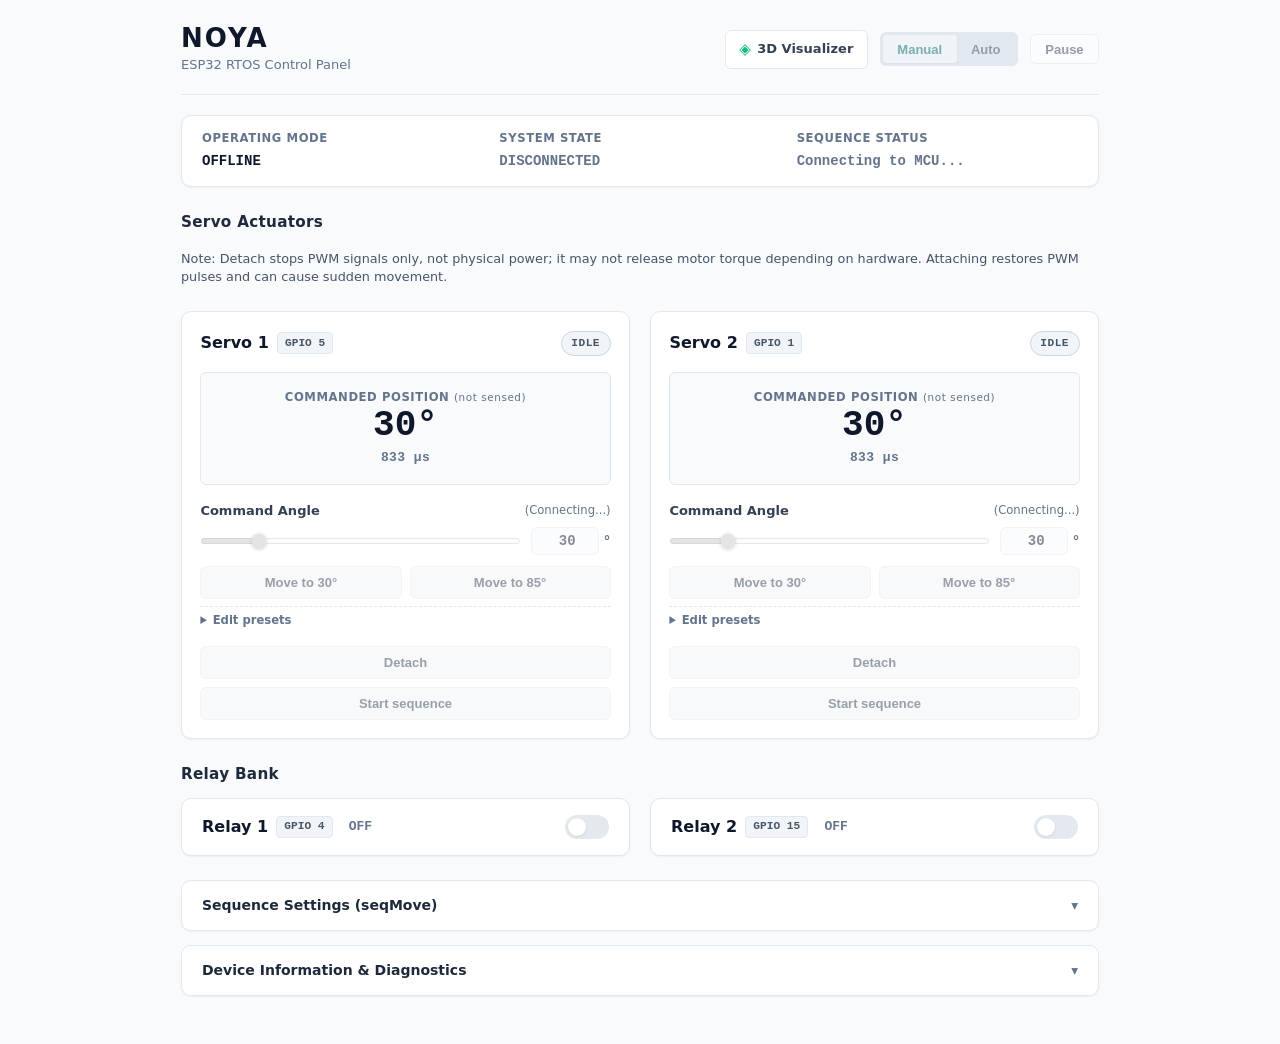
==== index.html @ f2151583 "Add S-curve motion and servo pulse visualization" ====
<!DOCTYPE html>
<html lang="en">
<head>
  <meta charset="UTF-8">
  <meta name="viewport" content="width=device-width, initial-scale=1.0">
  <title>NOYA — Control Panel</title>
  <link rel="stylesheet" href="styles.css">
</head>
<body>
  <div class="app-container">

    <!-- Accessible Global Alert Container -->
    <div id="app-alert" class="app-alert" role="alert" aria-live="assertive" style="display: none;">
      <span id="app-alert-text" class="app-alert-text"></span>
      <button type="button" id="app-alert-dismiss" class="app-alert-dismiss" aria-label="Dismiss message">&times;</button>
    </div>

    <!-- Demo Banner (Shown only for file:// protocol simulation) -->
    <div id="demo-banner" class="demo-banner" role="status" style="display: none;">
      <span class="badge badge-demo">DEMO PREVIEW</span>
      <span class="banner-text">file:// protocol offline simulation — all telemetry and actuation are simulated.</span>
    </div>

    <!-- Header -->
    <header class="app-header">
      <div class="header-brand">
        <h1 class="brand-title">NOYA</h1>
        <p class="brand-subtitle">ESP32 RTOS Control Panel</p>
      </div>

      <div class="header-actions">
        <a id="btn-visualizer-link" href="http://localhost:5174" target="_blank" rel="noopener noreferrer" class="btn-viz" title="Open 3D Kinematics Simulator">
          <span class="viz-icon">&#x25C8;</span> 3D Visualizer
        </a>
        <div class="mode-segmented" role="group" aria-label="Operating Mode">
          <button type="button" id="btn-mode-manual" class="segmented-btn active" aria-pressed="true">Manual</button>
          <button type="button" id="btn-mode-auto" class="segmented-btn" aria-pressed="false">Auto</button>
        </div>
        <button type="button" id="btn-pause-sim" class="btn-pause" aria-pressed="false">Pause</button>
      </div>
    </header>

    <!-- Main Content -->
    <main class="main-layout">

      <!-- Status Bar -->
      <section class="status-strip" aria-label="System status">
        <div class="status-cell">
          <span class="cell-label">Operating Mode</span>
          <span id="stat-mode" class="cell-val">CONNECTING...</span>
        </div>
        <div class="status-cell">
          <span class="cell-label">System State</span>
          <span id="stat-sim" class="cell-val text-muted">INITIALIZING</span>
        </div>
        <div class="status-cell">
          <span class="cell-label">Sequence Status</span>
          <span id="stat-auto-due" class="cell-val text-muted">Connecting to MCU...</span>
        </div>
      </section>

      <!-- Servo Actuators -->
      <section class="section-block" aria-labelledby="servos-title">
        <h2 id="servos-title" class="section-heading">Servo Actuators</h2>
        <p class="section-caveat">Note: Detach stops PWM signals only, not physical power; it may not release motor torque depending on hardware. Attaching restores PWM pulses and can cause sudden movement.</p>
        <div class="servos-grid">

          <!-- Servo 1 Card -->
          <article class="card servo-card" id="card-servo-1">
            <div class="card-head">
              <div class="title-with-pin">
                <h3 class="servo-name">Servo 1</h3>
                <span class="pin-tag">GPIO 5</span>
              </div>
              <div class="servo-status-wrap">
                <span id="servo-1-cycle" class="cycle-pill" style="display: none;">Cycle 1/5</span>
                <span id="servo-1-status" class="status-pill pill-idle">IDLE</span>
              </div>
            </div>

            <div class="angle-display">
              <span class="angle-caption">Commanded Position <span class="caption-hint">(not sensed)</span></span>
              <span id="servo-1-angle" class="angle-num">30°</span>
              <span id="servo-1-pulse" class="pulse-caption">833 µs</span>
            </div>

            <div class="control-row">
              <div class="label-row">
                <label for="servo-1-slider">Command Angle</label>
                <span id="servo-1-manual-badge" class="manual-only-tag">(Connecting...)</span>
              </div>
              <div class="slider-control-group">
                <input type="range" id="servo-1-slider" min="0" max="180" step="1" value="30" disabled>
                <div class="numeric-input-wrap">
                  <label for="servo-1-number" class="sr-only">Servo 1 Angle Input</label>
                  <input type="number" id="servo-1-number" min="0" max="180" step="1" value="30" class="angle-input" aria-describedby="servo-1-error" disabled>
                  <span class="unit-deg" aria-hidden="true">°</span>
                </div>
              </div>
              <div id="servo-1-error" class="servo-error-msg" role="alert" aria-live="polite"></div>

              <div class="preset-group">
                <div class="preset-btn-row">
                  <button type="button" id="servo-1-preset-1" class="btn btn-secondary btn-preset" disabled>Move to 30°</button>
                  <button type="button" id="servo-1-preset-2" class="btn btn-secondary btn-preset" disabled>Move to 85°</button>
                </div>
                <details class="preset-details" id="servo-1-preset-details">
                  <summary class="preset-summary">Edit presets</summary>
                  <div class="preset-edit-row">
                    <div class="preset-field">
                      <label for="servo-1-preset-val-1" class="preset-label">Preset 1 (°)</label>
                      <input type="number" id="servo-1-preset-val-1" min="0" max="180" step="1" value="30" class="angle-input preset-input" aria-describedby="servo-1-preset-1-error" disabled>
                      <div id="servo-1-preset-1-error" class="servo-error-msg" role="alert" aria-live="polite"></div>
                    </div>
                    <div class="preset-field">
                      <label for="servo-1-preset-val-2" class="preset-label">Preset 2 (°)</label>
                      <input type="number" id="servo-1-preset-val-2" min="0" max="180" step="1" value="85" class="angle-input preset-input" aria-describedby="servo-1-preset-2-error" disabled>
                      <div id="servo-1-preset-2-error" class="servo-error-msg" role="alert" aria-live="polite"></div>
                    </div>
                  </div>
                </details>
              </div>
            </div>

            <div class="card-foot">
              <button type="button" id="servo-1-attach" class="btn btn-secondary btn-attach" aria-label="Detach Servo 1" disabled>Detach</button>
              <button type="button" id="servo-1-run" class="btn btn-secondary btn-run" aria-label="Start sequence for Servo 1" disabled>Start sequence</button>
            </div>
          </article>

          <!-- Servo 2 Card -->
          <article class="card servo-card" id="card-servo-2">
            <div class="card-head">
              <div class="title-with-pin">
                <h3 class="servo-name">Servo 2</h3>
                <span class="pin-tag">GPIO 1</span>
              </div>
              <div class="servo-status-wrap">
                <span id="servo-2-cycle" class="cycle-pill" style="display: none;">Cycle 1/5</span>
                <span id="servo-2-status" class="status-pill pill-idle">IDLE</span>
              </div>
            </div>

            <div class="angle-display">
              <span class="angle-caption">Commanded Position <span class="caption-hint">(not sensed)</span></span>
              <span id="servo-2-angle" class="angle-num">30°</span>
              <span id="servo-2-pulse" class="pulse-caption">833 µs</span>
            </div>

            <div class="control-row">
              <div class="label-row">
                <label for="servo-2-slider">Command Angle</label>
                <span id="servo-2-manual-badge" class="manual-only-tag">(Connecting...)</span>
              </div>
              <div class="slider-control-group">
                <input type="range" id="servo-2-slider" min="0" max="180" step="1" value="30" disabled>
                <div class="numeric-input-wrap">
                  <label for="servo-2-number" class="sr-only">Servo 2 Angle Input</label>
                  <input type="number" id="servo-2-number" min="0" max="180" step="1" value="30" class="angle-input" aria-describedby="servo-2-error" disabled>
                  <span class="unit-deg" aria-hidden="true">°</span>
                </div>
              </div>
              <div id="servo-2-error" class="servo-error-msg" role="alert" aria-live="polite"></div>

              <div class="preset-group">
                <div class="preset-btn-row">
                  <button type="button" id="servo-2-preset-1" class="btn btn-secondary btn-preset" disabled>Move to 30°</button>
                  <button type="button" id="servo-2-preset-2" class="btn btn-secondary btn-preset" disabled>Move to 85°</button>
                </div>
                <details class="preset-details" id="servo-2-preset-details">
                  <summary class="preset-summary">Edit presets</summary>
                  <div class="preset-edit-row">
                    <div class="preset-field">
                      <label for="servo-2-preset-val-1" class="preset-label">Preset 1 (°)</label>
                      <input type="number" id="servo-2-preset-val-1" min="0" max="180" step="1" value="30" class="angle-input preset-input" aria-describedby="servo-2-preset-1-error" disabled>
                      <div id="servo-2-preset-1-error" class="servo-error-msg" role="alert" aria-live="polite"></div>
                    </div>
                    <div class="preset-field">
                      <label for="servo-2-preset-val-2" class="preset-label">Preset 2 (°)</label>
                      <input type="number" id="servo-2-preset-val-2" min="0" max="180" step="1" value="85" class="angle-input preset-input" aria-describedby="servo-2-preset-2-error" disabled>
                      <div id="servo-2-preset-2-error" class="servo-error-msg" role="alert" aria-live="polite"></div>
                    </div>
                  </div>
                </details>
              </div>
            </div>

            <div class="card-foot">
              <button type="button" id="servo-2-attach" class="btn btn-secondary btn-attach" aria-label="Detach Servo 2" disabled>Detach</button>
              <button type="button" id="servo-2-run" class="btn btn-secondary btn-run" aria-label="Start sequence for Servo 2" disabled>Start sequence</button>
            </div>
          </article>

        </div>
      </section>

      <!-- Relay Bank -->
      <section class="section-block" aria-labelledby="relays-title">
        <h2 id="relays-title" class="section-heading">Relay Bank</h2>
        <div class="relays-grid">

          <!-- Relay 1 -->
          <div class="card relay-card">
            <div class="relay-meta">
              <div class="title-with-pin">
                <h3 class="relay-name">Relay 1</h3>
                <span class="pin-tag">GPIO 4</span>
              </div>
              <span id="relay-1-text" class="relay-state">OFF</span>
            </div>
            <label class="toggle-switch">
              <input type="checkbox" id="relay-1-toggle" role="switch" aria-checked="false" disabled>
              <span class="toggle-track"></span>
              <span class="sr-only">Toggle Relay 1</span>
            </label>
          </div>

          <!-- Relay 2 -->
          <div class="card relay-card">
            <div class="relay-meta">
              <div class="title-with-pin">
                <h3 class="relay-name">Relay 2</h3>
                <span class="pin-tag">GPIO 15</span>
              </div>
              <span id="relay-2-text" class="relay-state">OFF</span>
            </div>
            <label class="toggle-switch">
              <input type="checkbox" id="relay-2-toggle" role="switch" aria-checked="false" disabled>
              <span class="toggle-track"></span>
              <span class="sr-only">Toggle Relay 2</span>
            </label>
          </div>

        </div>
      </section>

      <!-- Collapsible Settings & Device Info -->
      <div class="details-stack">

        <!-- Sequence Settings -->
        <details class="details-panel" id="details-settings">
          <summary class="details-summary">Sequence Settings (seqMove)</summary>
          <div class="details-body">
            <form id="settings-form" novalidate>
              <div class="fields-grid">
                <div class="field-item">
                  <label for="cfg-open">Open Angle (°)</label>
                  <input type="number" id="cfg-open" min="0" max="180" step="1" value="30" required disabled>
                  <span class="field-hint">Range 0–180°</span>
                </div>
                <div class="field-item">
                  <label for="cfg-close">Close Angle (°)</label>
                  <input type="number" id="cfg-close" min="0" max="180" step="1" value="85" required disabled>
                  <span class="field-hint">Range 0–180° (must differ)</span>
                </div>
                <div class="field-item">
                  <label for="cfg-hold">Hold Delay (ms)</label>
                  <input type="number" id="cfg-hold" min="50" max="5000" step="10" value="200" required disabled>
                  <span class="field-hint">50–5000 ms</span>
                </div>
                <div class="field-item">
                  <label for="cfg-cycles">Cycles / Session</label>
                  <input type="number" id="cfg-cycles" min="1" max="100" step="1" value="5" required disabled>
                  <span class="field-hint">1–100 cycles</span>
                </div>
                <div class="field-item">
                  <label for="cfg-rest">Rest Duration (s)</label>
                  <input type="number" id="cfg-rest" min="0" max="3600" step="0.001" value="10" required disabled>
                  <span class="field-hint">0–3600 s (converts to ms)</span>
                </div>
              </div>

              <div id="settings-feedback" class="feedback-msg" role="status" aria-live="polite"></div>

              <div class="form-btn-row">
                <button type="button" id="btn-reset-settings" class="btn btn-secondary" disabled>Reset Defaults</button>
                <button type="submit" id="btn-save-settings" class="btn btn-primary" disabled>Save Settings</button>
              </div>
            </form>
          </div>
        </details>

        <!-- Device Information & Diagnostics -->
        <details class="details-panel" id="details-device">
          <summary class="details-summary">Device Information &amp; Diagnostics</summary>
          <div class="details-body">
            <div class="device-info-list">
              <div class="info-row">
                <span class="info-label">Target Hardware</span>
                <span id="info-chip" class="info-val">ESP32 RTOS</span>
              </div>
              <div class="info-row">
                <span class="info-label">Firmware Target</span>
                <span id="info-fw" class="info-val">rtos_non_sensor.ino</span>
              </div>
              <div class="info-row">
                <span class="info-label">Connection Mode</span>
                <span id="info-conn-mode" class="info-val">Connecting...</span>
              </div>
              <div class="info-row">
                <span class="info-label">System Uptime</span>
                <span id="info-uptime" class="info-val">--</span>
              </div>
              <div class="info-row">
                <span class="info-label">Free RTOS Heap</span>
                <span id="info-heap" class="info-val">--</span>
              </div>
              <div class="info-row">
                <span class="info-label">Station WiFi</span>
                <span id="info-sta" class="info-val">--</span>
              </div>
              <div class="info-row">
                <span class="info-label">Access Point IP</span>
                <span id="info-ap" class="info-val">192.168.10.1</span>
              </div>
              <div class="info-row">
                <span class="info-label">mDNS Hostname</span>
                <span id="info-mdns" class="info-val">http://mcu-eye-monster.local</span>
              </div>
              <div class="info-row">
                <span class="info-label">Hardware Map</span>
                <span class="info-val">Servos: GPIO 5, 1 (aux: 12, 2, 3) &bull; Relays: GPIO 4, 15</span>
              </div>
              <div class="info-row">
                <span class="info-label">OTA Security</span>
                <span id="info-ota-auth" class="info-val">Preexisting limitation: unauthenticated endpoint</span>
              </div>
            </div>

            <div class="firmware-box" style="margin-bottom: 1.25rem;">
              <h4 class="firmware-title">3D Kinematics Visualizer</h4>
              <p class="firmware-desc">
                Interactive real-time 3D WebGL plant visualization driven by the exact FreeRTOS 5ms discrete IIR easing loop.
              </p>
              <a id="visualizer-device-link" href="http://localhost:5174" target="_blank" rel="noopener noreferrer" class="btn btn-secondary">Open 3D Visualizer &rarr;</a>
            </div>

            <div class="caveat-box">
              <h4 class="caveat-title">Actuator &amp; Power Caveat</h4>
              <p class="caveat-text">
                Commanded position is an open-loop setpoint; servos do not report sensed physical angle feedback.
                Pausing halts software sequence timing, but servos remain powered and hold their last commanded position.
              </p>
            </div>

            <div class="firmware-box">
              <h4 class="firmware-title">Firmware Update (ElegantOTA)</h4>
              <p class="firmware-desc">
                Direct binary flashing is hosted on the MCU at <code>/update</code>. Note: this endpoint is unauthenticated per preexisting firmware limitation.
              </p>
              <a id="ota-link" href="/update" target="_blank" rel="noopener noreferrer" class="btn btn-secondary">Open Firmware Update (/update) &rarr;</a>
            </div>
          </div>
        </details>

      </div>

    </main>
  </div>

  <script src="app.js"></script>
</body>
</html>
---- styles.css ----
/* ==========================================================================
   NOYA — ESP32 RTOS Control Panel
   Compact, polished, accessible single-page layout without external dependencies.
   ========================================================================== */

:root {
  --canvas-bg: #f8fafc;
  --card-bg: #ffffff;
  --navy-900: #0f172a;
  --navy-800: #1e293b;
  --navy-700: #334155;
  --navy-600: #475569;
  --navy-500: #64748b;
  --border-color: #e2e8f0;
  --border-subtle: #f1f5f9;

  --teal-600: #0d9488;
  --teal-700: #0f766e;
  --teal-800: #115e59;
  --teal-100: #ccfbf1;
  --teal-50: #f0fdfa;

  --amber-600: #d97706;
  --amber-100: #fef3c7;
  --amber-50: #fffbeb;

  --red-600: #dc2626;
  --red-100: #fee2e2;
  --red-50: #fef2f2;

  --radius-sm: 4px;
  --radius-md: 6px;
  --radius-lg: 10px;
  --radius-full: 9999px;

  --shadow-sm: 0 1px 2px rgba(15, 23, 42, 0.05);
  --shadow-md: 0 4px 6px -1px rgba(15, 23, 42, 0.07), 0 2px 4px -2px rgba(15, 23, 42, 0.05);

  --font-sans: system-ui, -apple-system, BlinkMacSystemFont, "Segoe UI", Roboto, "Helvetica Neue", Arial, sans-serif;
  --font-mono: ui-monospace, SFMono-Regular, Menlo, Monaco, Consolas, "Liberation Mono", monospace;
}

*, *::before, *::after {
  box-sizing: border-box;
  margin: 0;
  padding: 0;
}

body {
  font-family: var(--font-sans);
  font-size: 14px;
  line-height: 1.5;
  color: var(--navy-900);
  background-color: var(--canvas-bg);
  min-height: 100vh;
  -webkit-font-smoothing: antialiased;
}

/* Accessible Screen Reader Only Utility */
.sr-only {
  position: absolute;
  width: 1px;
  height: 1px;
  padding: 0;
  margin: -1px;
  overflow: hidden;
  clip: rect(0, 0, 0, 0);
  white-space: nowrap;
  border: 0;
}

/* App Container */
.app-container {
  max-width: 950px;
  margin: 0 auto;
  padding: 1.5rem 1rem 3rem 1rem;
}

/* Accessible Alert Banner */
.app-alert {
  display: flex;
  align-items: center;
  justify-content: space-between;
  gap: 0.75rem;
  background-color: var(--red-50);
  border: 1px solid var(--red-100);
  border-left: 4px solid var(--red-600);
  padding: 0.65rem 1rem;
  border-radius: var(--radius-md);
  margin-bottom: 1.25rem;
  font-size: 0.8125rem;
  color: var(--navy-800);
}

.app-alert-text {
  font-weight: 600;
  color: var(--red-600);
}

.app-alert-dismiss {
  background: none;
  border: none;
  font-size: 1.25rem;
  line-height: 1;
  cursor: pointer;
  color: var(--navy-500);
  padding: 0 0.25rem;
}

.app-alert-dismiss:hover {
  color: var(--navy-900);
}

/* Demo Warning Banner */
.demo-banner {
  display: flex;
  align-items: center;
  gap: 0.75rem;
  background-color: var(--amber-50);
  border: 1px solid var(--amber-100);
  border-left: 4px solid var(--amber-600);
  padding: 0.65rem 1rem;
  border-radius: var(--radius-md);
  margin-bottom: 1.25rem;
  font-size: 0.8125rem;
  color: var(--navy-800);
}

.badge-demo {
  font-family: var(--font-mono);
  font-size: 0.7rem;
  font-weight: 700;
  letter-spacing: 0.05em;
  padding: 0.15rem 0.5rem;
  border-radius: var(--radius-sm);
  background-color: var(--amber-600);
  color: #ffffff;
  white-space: nowrap;
}

.banner-text {
  font-weight: 500;
}

/* Header */
.app-header {
  display: flex;
  align-items: center;
  justify-content: space-between;
  flex-wrap: wrap;
  gap: 1rem;
  padding-bottom: 1.25rem;
  border-bottom: 1px solid var(--border-color);
  margin-bottom: 1.25rem;
}

.brand-title {
  font-size: 1.625rem;
  font-weight: 800;
  letter-spacing: 0.08em;
  color: var(--navy-900);
  line-height: 1.1;
}

.brand-subtitle {
  font-size: 0.8125rem;
  font-weight: 500;
  color: var(--navy-500);
  margin-top: 0.15rem;
}

.header-actions {
  display: flex;
  align-items: center;
  gap: 0.75rem;
}

/* Mode Segmented Button */
.mode-segmented {
  display: inline-flex;
  background-color: #e2e8f0;
  padding: 3px;
  border-radius: var(--radius-md);
}

.segmented-btn {
  border: none;
  background: transparent;
  padding: 0.4rem 0.9rem;
  font-size: 0.8125rem;
  font-weight: 600;
  color: var(--navy-600);
  cursor: pointer;
  border-radius: var(--radius-sm);
  transition: all 0.15s ease;
}

.segmented-btn:hover:not(:disabled) {
  color: var(--navy-900);
}

.segmented-btn.active {
  background-color: var(--card-bg);
  color: var(--teal-700);
  box-shadow: var(--shadow-sm);
}

.segmented-btn:disabled {
  opacity: 0.5;
  cursor: not-allowed;
}

/* Pause Button */
.btn-pause {
  border: 1px solid var(--border-color);
  background-color: var(--card-bg);
  padding: 0.4rem 0.9rem;
  font-size: 0.8125rem;
  font-weight: 600;
  color: var(--navy-700);
  border-radius: var(--radius-md);
  cursor: pointer;
  transition: all 0.15s ease;
}

.btn-pause:hover:not(:disabled) {
  background-color: var(--border-subtle);
  border-color: #cbd5e1;
}

.btn-pause.paused {
  background-color: var(--amber-50);
  border-color: var(--amber-600);
  color: var(--amber-600);
}

.btn-pause:disabled {
  opacity: 0.5;
  cursor: not-allowed;
}

/* Layout Blocks */
.main-layout {
  display: flex;
  flex-direction: column;
  gap: 1.5rem;
}

/* Status Strip */
.status-strip {
  display: grid;
  grid-template-columns: repeat(3, 1fr);
  background-color: var(--card-bg);
  border: 1px solid var(--border-color);
  border-radius: var(--radius-lg);
  padding: 0.875rem 1.25rem;
  gap: 1rem;
  box-shadow: var(--shadow-sm);
}

.status-cell {
  display: flex;
  flex-direction: column;
  gap: 0.2rem;
}

.cell-label {
  font-size: 0.725rem;
  font-weight: 600;
  text-transform: uppercase;
  letter-spacing: 0.05em;
  color: var(--navy-500);
}

.cell-val {
  font-family: var(--font-mono);
  font-size: 0.875rem;
  font-weight: 700;
  color: var(--navy-900);
}

.text-teal {
  color: var(--teal-700);
}

.text-muted {
  color: var(--navy-500);
}

/* Sections */
.section-block {
  display: flex;
  flex-direction: column;
  gap: 0.75rem;
}

.section-heading {
  font-size: 0.95rem;
  font-weight: 700;
  letter-spacing: 0.02em;
  color: var(--navy-800);
}

.section-caveat {
  font-size: 0.8rem;
  color: var(--navy-600);
  margin-top: 0.25rem;
  margin-bottom: 0.85rem;
  line-height: 1.4;
}

/* Cards Shared */
.card {
  background-color: var(--card-bg);
  border: 1px solid var(--border-color);
  border-radius: var(--radius-lg);
  padding: 1.15rem;
  box-shadow: var(--shadow-sm);
}

/* Servos Grid */
.servos-grid {
  display: grid;
  grid-template-columns: repeat(2, 1fr);
  gap: 1.25rem;
}

.servo-card {
  display: flex;
  flex-direction: column;
  gap: 1rem;
}

.card-head {
  display: flex;
  align-items: center;
  justify-content: space-between;
}

.title-with-pin {
  display: flex;
  align-items: center;
  gap: 0.5rem;
}

.servo-name, .relay-name {
  font-size: 1rem;
  font-weight: 700;
  color: var(--navy-900);
}

.pin-tag {
  font-family: var(--font-mono);
  font-size: 0.7rem;
  font-weight: 600;
  padding: 0.1rem 0.45rem;
  background-color: #f1f5f9;
  color: var(--navy-600);
  border-radius: var(--radius-sm);
  border: 1px solid var(--border-color);
}

/* Status Pills */
.servo-status-wrap {
  display: flex;
  align-items: center;
  gap: 0.35rem;
}

.cycle-pill {
  font-family: var(--font-mono);
  font-size: 0.7rem;
  font-weight: 700;
  letter-spacing: 0.04em;
  padding: 0.2rem 0.5rem;
  border-radius: var(--radius-full);
  background-color: #f1f5f9;
  color: var(--navy-700);
  border: 1px solid var(--border-color);
  white-space: nowrap;
}

.status-pill {
  font-family: var(--font-mono);
  font-size: 0.7rem;
  font-weight: 700;
  letter-spacing: 0.04em;
  padding: 0.2rem 0.6rem;
  border-radius: var(--radius-full);
}

.pill-idle {
  background-color: #f1f5f9;
  color: var(--navy-600);
  border: 1px solid #cbd5e1;
}

.pill-paused {
  background-color: var(--amber-50);
  color: var(--amber-600);
  border: 1px solid var(--amber-600);
}

.pill-running {
  background-color: var(--teal-50);
  color: var(--teal-700);
  border: 1px solid var(--teal-600);
}

.pill-rest {
  background-color: var(--amber-50);
  color: var(--amber-600);
  border: 1px solid var(--amber-600);
}

.pill-detached {
  background-color: #f1f5f9;
  color: #64748b;
  border: 1px solid #94a3b8;
}

/* Angle Display */
.angle-display {
  display: flex;
  flex-direction: column;
  align-items: center;
  justify-content: center;
  background-color: #f8fafc;
  border: 1px solid var(--border-color);
  border-radius: var(--radius-md);
  padding: 1rem 0.5rem;
}

.angle-caption {
  font-size: 0.725rem;
  font-weight: 600;
  text-transform: uppercase;
  letter-spacing: 0.05em;
  color: var(--navy-500);
}

.caption-hint {
  font-size: 0.65rem;
  font-weight: normal;
  color: var(--navy-500);
  text-transform: none;
}

.angle-num {
  font-family: var(--font-mono);
  font-size: 2.25rem;
  font-weight: 800;
  color: var(--navy-900);
  line-height: 1.1;
  font-variant-numeric: tabular-nums;
}

.pulse-caption {
  font-family: var(--font-mono);
  font-size: 0.8125rem;
  font-weight: 600;
  color: var(--navy-500);
  margin-top: 0.15rem;
  letter-spacing: 0.03em;
}

.btn-viz {
  text-decoration: none;
  display: inline-flex;
  align-items: center;
  gap: 0.4rem;
  font-size: 0.8125rem;
  font-weight: 600;
  padding: 0.45rem 0.85rem;
  border-radius: var(--radius-md);
  color: var(--navy-700);
  background-color: #fff;
  border: 1px solid var(--border-color);
  transition: all 0.15s ease;
}

.btn-viz:hover {
  background-color: var(--navy-50);
  color: var(--navy-900);
  border-color: var(--navy-300);
}

.viz-icon {
  font-size: 0.95rem;
  color: #10b981;
}

/* Control Row & Slider Controls */
.control-row {
  display: flex;
  flex-direction: column;
  gap: 0.45rem;
}

.label-row {
  display: flex;
  align-items: center;
  justify-content: space-between;
  font-size: 0.8125rem;
  font-weight: 600;
  color: var(--navy-700);
}

.manual-only-tag {
  font-size: 0.725rem;
  font-weight: 500;
  color: var(--navy-500);
}

.slider-control-group {
  display: flex;
  align-items: center;
  gap: 0.625rem;
}

.slider-control-group input[type="range"] {
  flex: 1 1 0;
  min-width: 80px;
}

.numeric-input-wrap {
  display: inline-flex;
  align-items: center;
  gap: 0.3rem;
  flex-shrink: 0;
}

.angle-input {
  width: 4.25rem;
  padding: 0.3rem 0.45rem;
  font-family: var(--font-mono);
  font-size: 0.875rem;
  font-weight: 600;
  text-align: right;
  border: 1px solid var(--border-color);
  border-radius: var(--radius-md);
  background-color: #f8fafc;
  color: var(--navy-900);
  transition: border-color 0.15s ease, background-color 0.15s ease;
}

.angle-input:focus {
  background-color: #ffffff;
  border-color: var(--teal-600);
}

.angle-input.is-invalid {
  border-color: var(--red-600);
  background-color: var(--red-50);
}

.angle-input:disabled {
  cursor: not-allowed;
  opacity: 0.5;
}

.unit-deg {
  font-size: 0.875rem;
  font-weight: 600;
  color: var(--navy-500);
}

.preset-group {
  display: flex;
  flex-direction: column;
  gap: 0.4rem;
  margin-top: 0.25rem;
}

.preset-btn-row {
  display: grid;
  grid-template-columns: 1fr 1fr;
  gap: 0.5rem;
}

.btn-preset {
  font-size: 0.75rem;
  padding: 0.35rem 0.5rem;
  white-space: nowrap;
}

.preset-details {
  border-top: 1px dashed var(--border-color);
  padding-top: 0.35rem;
}

.preset-summary {
  font-size: 0.725rem;
  font-weight: 600;
  color: var(--navy-500);
  cursor: pointer;
  user-select: none;
}

.preset-summary:hover {
  color: var(--navy-700);
}

.preset-edit-row {
  display: grid;
  grid-template-columns: 1fr 1fr;
  gap: 0.5rem;
  margin-top: 0.4rem;
}

.preset-field {
  display: flex;
  flex-direction: column;
  gap: 0.2rem;
}

.preset-label {
  font-size: 0.7rem;
  font-weight: 600;
  color: var(--navy-600);
}

.preset-input {
  width: 100%;
}

.servo-error-msg {
  font-size: 0.75rem;
  font-weight: 600;
  color: var(--red-600);
}

.servo-error-msg:empty {
  display: none;
}

input[type="range"] {
  width: 100%;
  height: 6px;
  background: #cbd5e1;
  border-radius: 3px;
  outline: none;
  cursor: pointer;
}

input[type="range"]:disabled {
  cursor: not-allowed;
  opacity: 0.5;
}

input[type="range"]::-webkit-slider-thumb {
  -webkit-appearance: none;
  appearance: none;
  width: 18px;
  height: 18px;
  border-radius: 50%;
  background: var(--teal-600);
  cursor: pointer;
  border: 2px solid #ffffff;
  box-shadow: 0 1px 3px rgba(0,0,0,0.25);
  transition: transform 0.1s ease;
}

input[type="range"]:not(:disabled)::-webkit-slider-thumb:hover {
  transform: scale(1.15);
  background: var(--teal-700);
}

input[type="range"]::-moz-range-thumb {
  width: 18px;
  height: 18px;
  border-radius: 50%;
  background: var(--teal-600);
  cursor: pointer;
  border: 2px solid #ffffff;
  box-shadow: 0 1px 3px rgba(0,0,0,0.25);
}

/* Buttons */
.btn {
  display: inline-flex;
  align-items: center;
  justify-content: center;
  padding: 0.5rem 1rem;
  font-size: 0.8125rem;
  font-weight: 600;
  border-radius: var(--radius-md);
  border: none;
  cursor: pointer;
  text-decoration: none;
  transition: background-color 0.15s ease, border-color 0.15s ease;
}

.btn-secondary {
  background-color: #f1f5f9;
  border: 1px solid var(--border-color);
  color: var(--navy-700);
}

.btn-secondary:hover:not(:disabled) {
  background-color: #e2e8f0;
  color: var(--navy-900);
}

.btn-primary {
  background-color: var(--teal-600);
  color: #ffffff;
}

.btn-primary:hover:not(:disabled) {
  background-color: var(--teal-700);
}

.btn:disabled {
  opacity: 0.5;
  cursor: not-allowed;
}

.btn-run {
  width: 100%;
}

.btn-stop {
  background-color: var(--red-600);
  border-color: var(--red-600);
  color: #ffffff;
}

.btn-stop:hover:not(:disabled) {
  background-color: #b91c1c;
  border-color: #b91c1c;
}

.card-foot {
  margin-top: auto;
  display: flex;
  flex-direction: column;
  gap: 0.5rem;
}

.btn-attach {
  width: 100%;
}

/* Relays Grid */
.relays-grid {
  display: grid;
  grid-template-columns: repeat(2, 1fr);
  gap: 1.25rem;
}

.relay-card {
  display: flex;
  align-items: center;
  justify-content: space-between;
  padding: 1rem 1.25rem;
}

.relay-meta {
  display: flex;
  align-items: center;
  gap: 1rem;
}

.relay-state {
  font-family: var(--font-mono);
  font-size: 0.8125rem;
  font-weight: 700;
  color: var(--navy-500);
}

.relay-state.state-on {
  color: var(--teal-700);
}

/* Accessible Toggle Switch */
.toggle-switch {
  position: relative;
  display: inline-block;
  width: 44px;
  height: 24px;
}

.toggle-switch input {
  opacity: 0;
  width: 0;
  height: 0;
}

.toggle-track {
  position: absolute;
  cursor: pointer;
  top: 0;
  left: 0;
  right: 0;
  bottom: 0;
  background-color: #cbd5e1;
  transition: background-color 0.2s;
  border-radius: 24px;
}

.toggle-track::before {
  position: absolute;
  content: "";
  height: 18px;
  width: 18px;
  left: 3px;
  bottom: 3px;
  background-color: #ffffff;
  transition: transform 0.2s;
  border-radius: 50%;
  box-shadow: 0 1px 3px rgba(0,0,0,0.2);
}

.toggle-switch input:checked + .toggle-track {
  background-color: var(--teal-600);
}

.toggle-switch input:checked + .toggle-track::before {
  transform: translateX(20px);
}

.toggle-switch input:disabled + .toggle-track {
  cursor: not-allowed;
  opacity: 0.5;
}

/* Details Stack */
.details-stack {
  display: flex;
  flex-direction: column;
  gap: 0.875rem;
}

.details-panel {
  background-color: var(--card-bg);
  border: 1px solid var(--border-color);
  border-radius: var(--radius-lg);
  overflow: hidden;
  box-shadow: var(--shadow-sm);
}

.details-summary {
  padding: 0.875rem 1.25rem;
  font-size: 0.875rem;
  font-weight: 700;
  color: var(--navy-800);
  cursor: pointer;
  user-select: none;
  list-style: none;
  display: flex;
  align-items: center;
  justify-content: space-between;
  background-color: var(--card-bg);
  transition: background-color 0.15s ease;
}

.details-summary::-webkit-details-marker {
  display: none;
}

.details-summary::after {
  content: "▾";
  font-size: 0.85rem;
  color: var(--navy-500);
  transition: transform 0.2s ease;
}

.details-panel[open] .details-summary::after {
  transform: rotate(180deg);
}

.details-summary:hover {
  background-color: var(--border-subtle);
}

.details-body {
  padding: 1.25rem;
  border-top: 1px solid var(--border-color);
  background-color: #ffffff;
}

/* Form Fields Grid */
.fields-grid {
  display: grid;
  grid-template-columns: repeat(auto-fit, minmax(130px, 1fr));
  gap: 1rem;
  margin-bottom: 1rem;
}

.field-item {
  display: flex;
  flex-direction: column;
  gap: 0.3rem;
}

.field-item label {
  font-size: 0.775rem;
  font-weight: 600;
  color: var(--navy-700);
}

.field-item input {
  padding: 0.45rem 0.65rem;
  font-size: 0.875rem;
  font-family: var(--font-mono);
  border: 1px solid var(--border-color);
  border-radius: var(--radius-md);
  background-color: #f8fafc;
  color: var(--navy-900);
}

.field-item input:focus {
  background-color: #ffffff;
  border-color: var(--teal-600);
}

.field-item input:disabled {
  cursor: not-allowed;
  opacity: 0.5;
}

.field-hint {
  font-size: 0.7rem;
  color: var(--navy-500);
}

/* Form Feedback & Actions */
.feedback-msg {
  min-height: 1.25rem;
  font-size: 0.8125rem;
  font-weight: 600;
  margin-bottom: 0.875rem;
}

.feedback-msg.feedback-success {
  color: var(--teal-700);
}

.feedback-msg.feedback-error {
  color: var(--red-600);
}

.form-btn-row {
  display: flex;
  align-items: center;
  justify-content: flex-end;
  gap: 0.75rem;
}

/* Device Info List */
.device-info-list {
  display: flex;
  flex-direction: column;
  gap: 0.5rem;
  font-size: 0.8125rem;
  margin-bottom: 1.25rem;
}

.info-row {
  display: flex;
  justify-content: space-between;
  padding: 0.35rem 0;
  border-bottom: 1px solid var(--border-subtle);
}

.info-label {
  color: var(--navy-500);
  font-weight: 500;
}

.info-val {
  font-family: var(--font-mono);
  color: var(--navy-900);
  font-weight: 600;
}

/* Caveat Box */
.caveat-box {
  background-color: #fffbeb;
  border: 1px solid #fef3c7;
  border-left: 4px solid var(--amber-600);
  border-radius: var(--radius-md);
  padding: 0.85rem 1rem;
  margin-bottom: 1rem;
}

.caveat-title {
  font-size: 0.8125rem;
  font-weight: 700;
  color: var(--amber-600);
  margin-bottom: 0.25rem;
}

.caveat-text {
  font-size: 0.8rem;
  color: var(--navy-700);
  line-height: 1.4;
}

/* Firmware Box */
.firmware-box {
  background-color: #f8fafc;
  border: 1px solid var(--border-color);
  border-radius: var(--radius-md);
  padding: 1rem;
  display: flex;
  flex-direction: column;
  gap: 0.6rem;
  align-items: flex-start;
}

.firmware-title {
  font-size: 0.875rem;
  font-weight: 700;
  color: var(--navy-800);
}

.firmware-desc {
  font-size: 0.8rem;
  color: var(--navy-600);
}

/* Focus Visibility Accessibility */
button:focus-visible,
input:focus-visible,
summary:focus-visible,
.toggle-switch input:focus-visible + .toggle-track {
  outline: 2px solid var(--teal-600);
  outline-offset: 2px;
}

/* Reduced Motion */
@media (prefers-reduced-motion: reduce) {
  *, *::before, *::after {
    animation-duration: 0.01ms !important;
    animation-iteration-count: 1 !important;
    transition-duration: 0.01ms !important;
  }
}

/* Responsive Breakpoints */
@media (max-width: 768px) {
  .fields-grid {
    grid-template-columns: 1fr;
  }
}

@media (max-width: 640px) {
  .app-container {
    padding: 1rem 0.75rem 2rem 0.75rem;
  }

  .app-header {
    flex-direction: column;
    align-items: flex-start;
    gap: 0.75rem;
  }

  .header-actions {
    width: 100%;
    justify-content: space-between;
  }

  .status-strip {
    grid-template-columns: 1fr;
    gap: 0.5rem;
  }

  .servos-grid,
  .relays-grid {
    grid-template-columns: 1fr;
    gap: 1rem;
  }

  .fields-grid {
    grid-template-columns: 1fr;
  }

  .form-btn-row {
    flex-direction: column-reverse;
  }

  .form-btn-row .btn {
    width: 100%;
  }
}

@media (max-width: 480px) {
  .slider-control-group {
    flex-wrap: wrap;
    gap: 0.5rem;
  }

  .slider-control-group input[type="range"] {
    flex: 1 1 100%;
    width: 100%;
  }

  .numeric-input-wrap {
    width: 100%;
    justify-content: flex-end;
  }
}
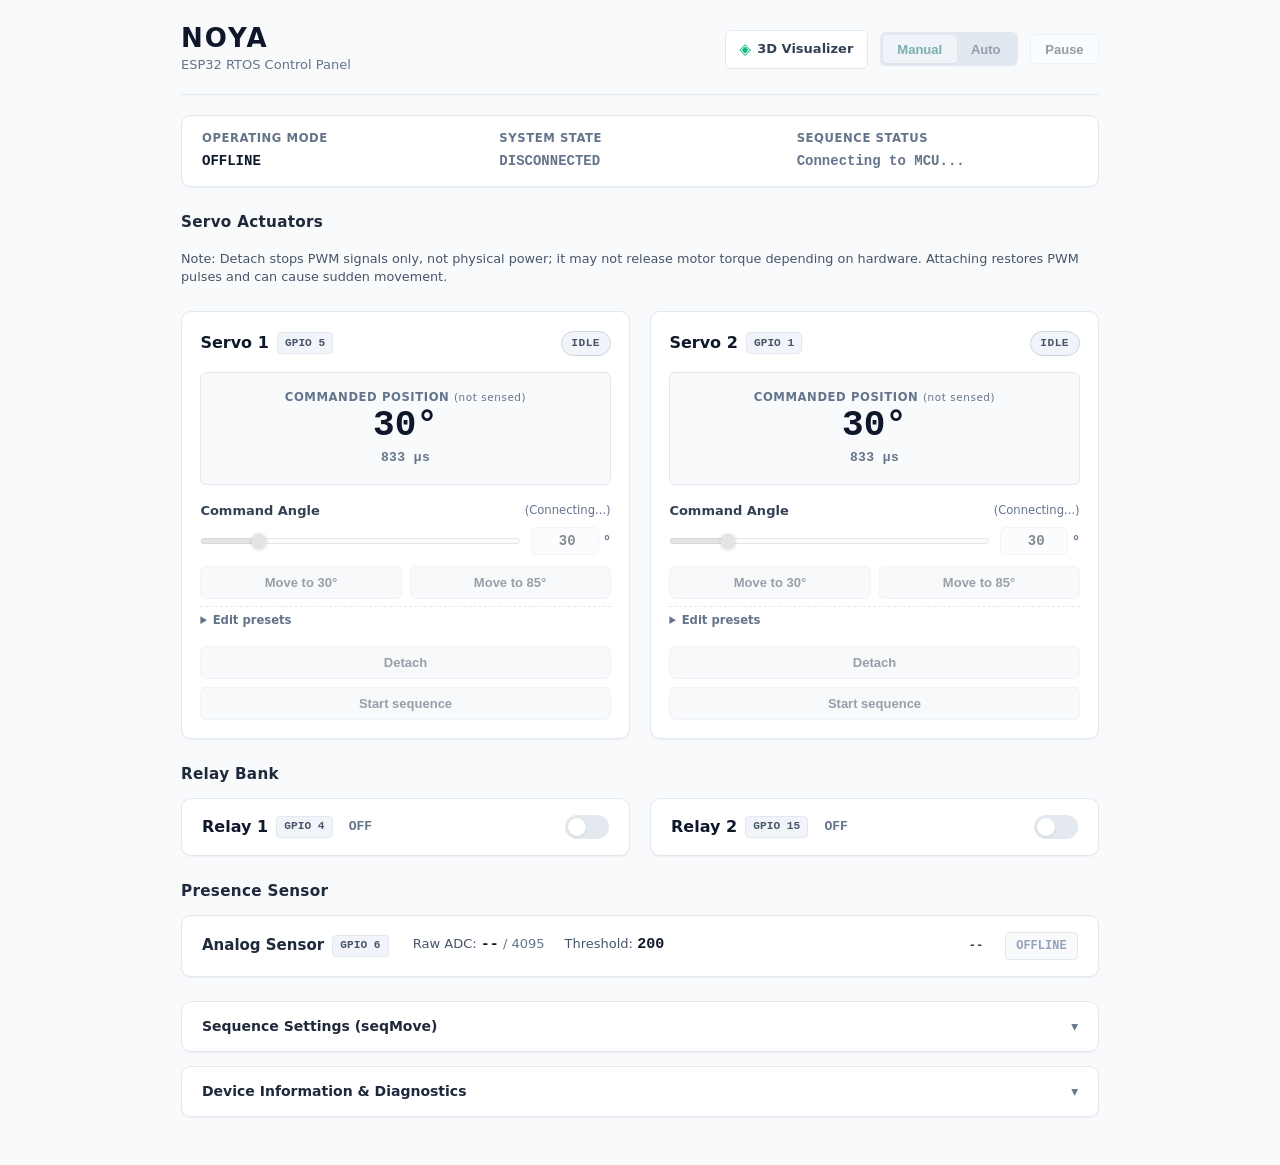
==== commit ccc0e934: "Add live presence sensor telemetry card to web dashboard" ====
--- a/index.html
+++ b/index.html
@@ -234,6 +234,27 @@
         </div>
       </section>
 
+      <!-- Presence Sensor -->
+      <section class="section-block" aria-labelledby="sensor-title">
+        <h2 id="sensor-title" class="section-heading">Presence Sensor</h2>
+        <div class="card sensor-card">
+          <div class="sensor-meta">
+            <div class="title-with-pin">
+              <h3 class="sensor-name">Analog Sensor</h3>
+              <span class="pin-tag">GPIO 6</span>
+            </div>
+            <div class="sensor-metrics">
+              <span class="sensor-metric-item">Raw ADC: <strong id="sensor-raw-val">--</strong> <span class="text-muted">/ 4095</span></span>
+              <span class="sensor-metric-item">Threshold: <strong id="sensor-thresh-val">200</strong></span>
+            </div>
+          </div>
+          <div class="sensor-indicators">
+            <span id="sensor-state-text" class="sensor-state-tag">IDLE</span>
+            <span id="sensor-badge" class="sensor-badge badge-clear">CLEAR</span>
+          </div>
+        </div>
+      </section>
+
       <!-- Collapsible Settings & Device Info -->
       <div class="details-stack">
 
@@ -258,10 +279,15 @@
                   <input type="number" id="cfg-hold" min="50" max="5000" step="10" value="200" required disabled>
                   <span class="field-hint">50–5000 ms</span>
                 </div>
-                <div class="field-item">
+                <div class="field-item" id="field-cycles">
                   <label for="cfg-cycles">Cycles / Session</label>
                   <input type="number" id="cfg-cycles" min="1" max="100" step="1" value="5" required disabled>
                   <span class="field-hint">1–100 cycles</span>
+                </div>
+                <div class="field-item" id="field-active" style="display: none;">
+                  <label for="cfg-active">Active Duration (s)</label>
+                  <input type="number" id="cfg-active" min="1" max="3600" step="0.001" value="60" required disabled>
+                  <span class="field-hint">1–3600 s (converts to ms)</span>
                 </div>
                 <div class="field-item">
                   <label for="cfg-rest">Rest Duration (s)</label>
@@ -270,11 +296,16 @@
                 </div>
               </div>
 
+              <p class="field-hint settings-persist-hint">
+                <strong>RAM vs Flash:</strong> Apply updates active sequence in RAM immediately. Reset Defaults restores factory defaults in RAM. Save to Device persists active sequence to flash for reboot.
+              </p>
+
               <div id="settings-feedback" class="feedback-msg" role="status" aria-live="polite"></div>
 
               <div class="form-btn-row">
                 <button type="button" id="btn-reset-settings" class="btn btn-secondary" disabled>Reset Defaults</button>
-                <button type="submit" id="btn-save-settings" class="btn btn-primary" disabled>Save Settings</button>
+                <button type="submit" id="btn-save-settings" class="btn btn-secondary" disabled>Apply</button>
+                <button type="button" id="btn-save-device" class="btn btn-primary" disabled>Save to Device</button>
               </div>
             </form>
           </div>
--- a/styles.css
+++ b/styles.css
@@ -825,6 +825,86 @@
   opacity: 0.5;
 }
 
+/* Presence Sensor Card */
+.sensor-card {
+  display: flex;
+  align-items: center;
+  justify-content: space-between;
+  padding: 1rem 1.25rem;
+  flex-wrap: wrap;
+  gap: 1rem;
+}
+
+.sensor-meta {
+  display: flex;
+  align-items: center;
+  gap: 1.5rem;
+  flex-wrap: wrap;
+}
+
+.sensor-name {
+  font-size: 0.9375rem;
+  font-weight: 700;
+  color: var(--navy-800);
+}
+
+.sensor-metrics {
+  display: flex;
+  align-items: center;
+  gap: 1.25rem;
+  font-size: 0.8125rem;
+  color: var(--navy-600);
+}
+
+.sensor-metrics strong {
+  font-family: var(--font-mono);
+  font-size: 0.9375rem;
+  color: var(--navy-900);
+}
+
+.sensor-indicators {
+  display: flex;
+  align-items: center;
+  gap: 0.75rem;
+}
+
+.sensor-state-tag {
+  font-family: var(--font-mono);
+  font-size: 0.75rem;
+  font-weight: 700;
+  padding: 0.25rem 0.6rem;
+  border-radius: var(--radius-sm);
+  background: var(--navy-100);
+  color: var(--navy-700);
+}
+
+.sensor-badge {
+  font-family: var(--font-mono);
+  font-size: 0.75rem;
+  font-weight: 700;
+  padding: 0.25rem 0.65rem;
+  border-radius: var(--radius-sm);
+  text-transform: uppercase;
+}
+
+.sensor-badge.badge-detected {
+  background-color: #d1fae5;
+  color: #065f46;
+  border: 1px solid #a7f3d0;
+}
+
+.sensor-badge.badge-clear {
+  background-color: #f1f5f9;
+  color: #64748b;
+  border: 1px solid #e2e8f0;
+}
+
+.sensor-badge.badge-disabled {
+  background-color: #f8fafc;
+  color: #94a3b8;
+  border: 1px solid #e2e8f0;
+}
+
 /* Details Stack */
 .details-stack {
   display: flex;
@@ -941,11 +1021,18 @@
   color: var(--red-600);
 }
 
+.settings-persist-hint {
+  margin-top: 0.75rem;
+  margin-bottom: 0.75rem;
+  line-height: 1.4;
+}
+
 .form-btn-row {
   display: flex;
   align-items: center;
   justify-content: flex-end;
   gap: 0.75rem;
+  flex-wrap: wrap;
 }
 
 /* Device Info List */
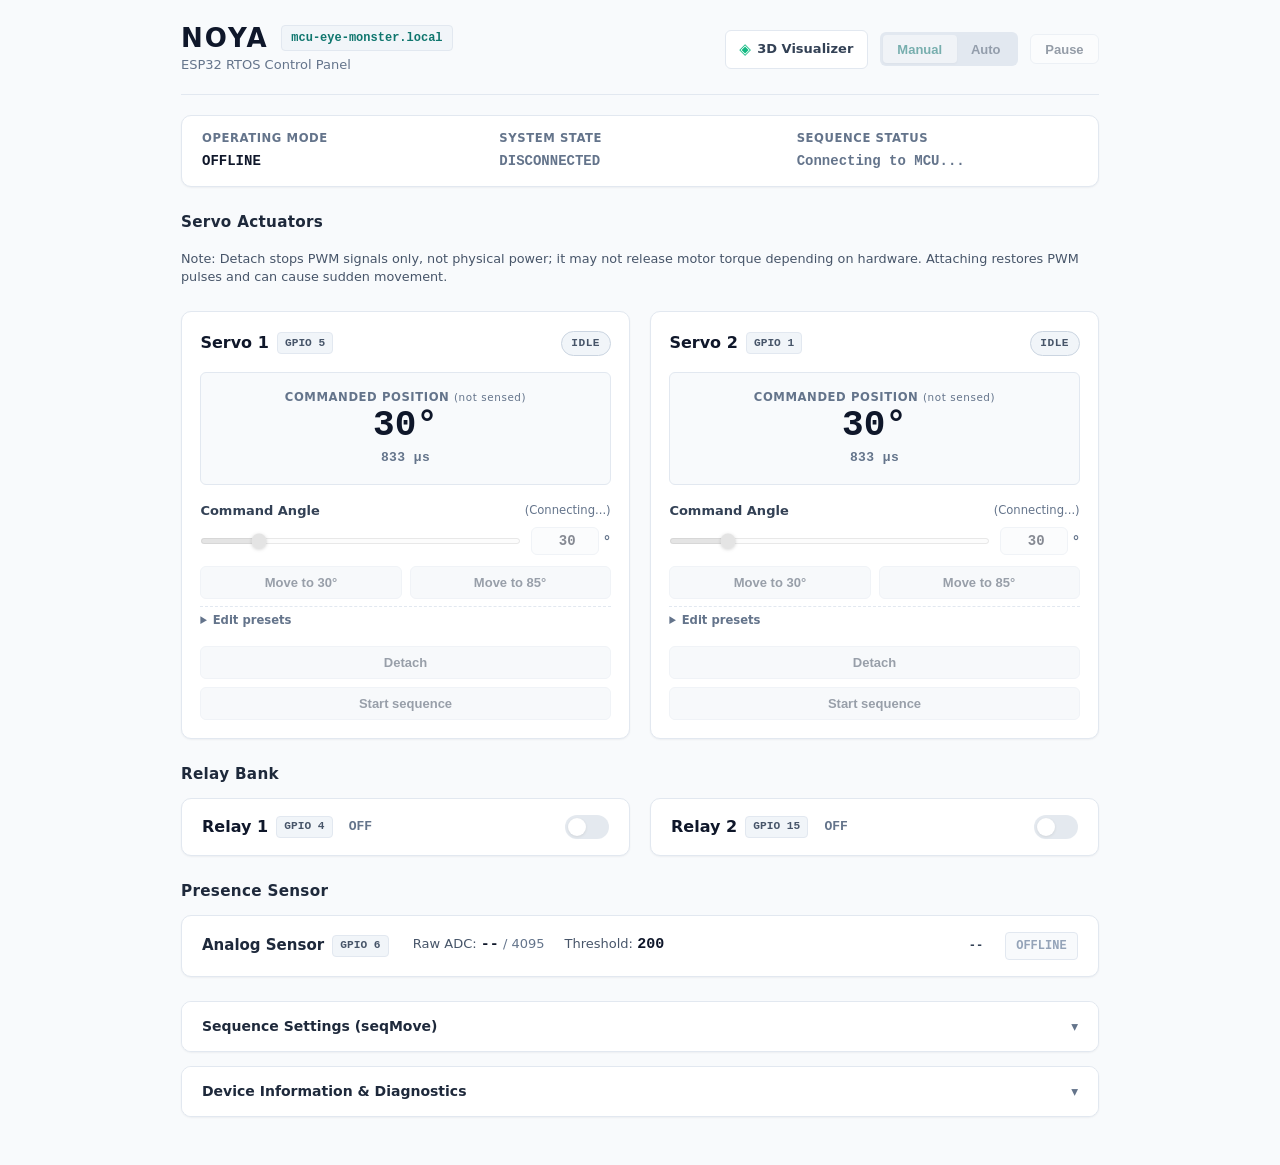
==== commit 51da7aab: "Display mDNS node hostname in dashboard header and window title" ====
--- a/index.html
+++ b/index.html
@@ -24,7 +24,10 @@
     <!-- Header -->
     <header class="app-header">
       <div class="header-brand">
-        <h1 class="brand-title">NOYA</h1>
+        <div class="brand-title-row">
+          <h1 class="brand-title">NOYA</h1>
+          <span id="header-mdns" class="badge-mdns">mcu-eye-monster.local</span>
+        </div>
         <p class="brand-subtitle">ESP32 RTOS Control Panel</p>
       </div>
 
@@ -262,6 +265,10 @@
         <details class="details-panel" id="details-settings">
           <summary class="details-summary">Sequence Settings (seqMove)</summary>
           <div class="details-body">
+            <div class="seq-tabs-row" role="tablist" aria-label="Select servo sequence to configure">
+              <button type="button" class="seq-tab-btn active" id="tab-seq-1" role="tab" aria-selected="true" data-servo="1">Servo 1 (Mouth 1)</button>
+              <button type="button" class="seq-tab-btn" id="tab-seq-2" role="tab" aria-selected="false" data-servo="2">Servo 2 (Mouth 2)</button>
+            </div>
             <form id="settings-form" novalidate>
               <div class="fields-grid">
                 <div class="field-item">
--- a/styles.css
+++ b/styles.css
@@ -154,12 +154,31 @@
   margin-bottom: 1.25rem;
 }
 
+.brand-title-row {
+  display: flex;
+  align-items: center;
+  gap: 0.75rem;
+  flex-wrap: wrap;
+}
+
 .brand-title {
   font-size: 1.625rem;
   font-weight: 800;
   letter-spacing: 0.08em;
   color: var(--navy-900);
   line-height: 1.1;
+}
+
+.badge-mdns {
+  font-family: var(--font-mono);
+  font-size: 0.75rem;
+  font-weight: 700;
+  padding: 0.2rem 0.6rem;
+  border-radius: var(--radius-sm);
+  background-color: #f1f5f9;
+  color: var(--teal-700);
+  border: 1px solid var(--border-color);
+  letter-spacing: normal;
 }
 
 .brand-subtitle {
@@ -960,6 +979,38 @@
   background-color: #ffffff;
 }
 
+/* Sequence Configuration Tabs */
+.seq-tabs-row {
+  display: flex;
+  gap: 0.5rem;
+  margin-bottom: 1.25rem;
+  border-bottom: 1px solid var(--border-color);
+  padding-bottom: 0.65rem;
+}
+
+.seq-tab-btn {
+  padding: 0.4rem 0.85rem;
+  font-size: 0.8125rem;
+  font-weight: 600;
+  border-radius: var(--radius-md);
+  border: 1px solid transparent;
+  background-color: #f1f5f9;
+  color: var(--navy-600);
+  cursor: pointer;
+  transition: all 0.15s ease;
+}
+
+.seq-tab-btn:hover {
+  background-color: #e2e8f0;
+  color: var(--navy-900);
+}
+
+.seq-tab-btn.active {
+  background-color: var(--teal-600);
+  color: #ffffff;
+  border-color: var(--teal-700);
+}
+
 /* Form Fields Grid */
 .fields-grid {
   display: grid;
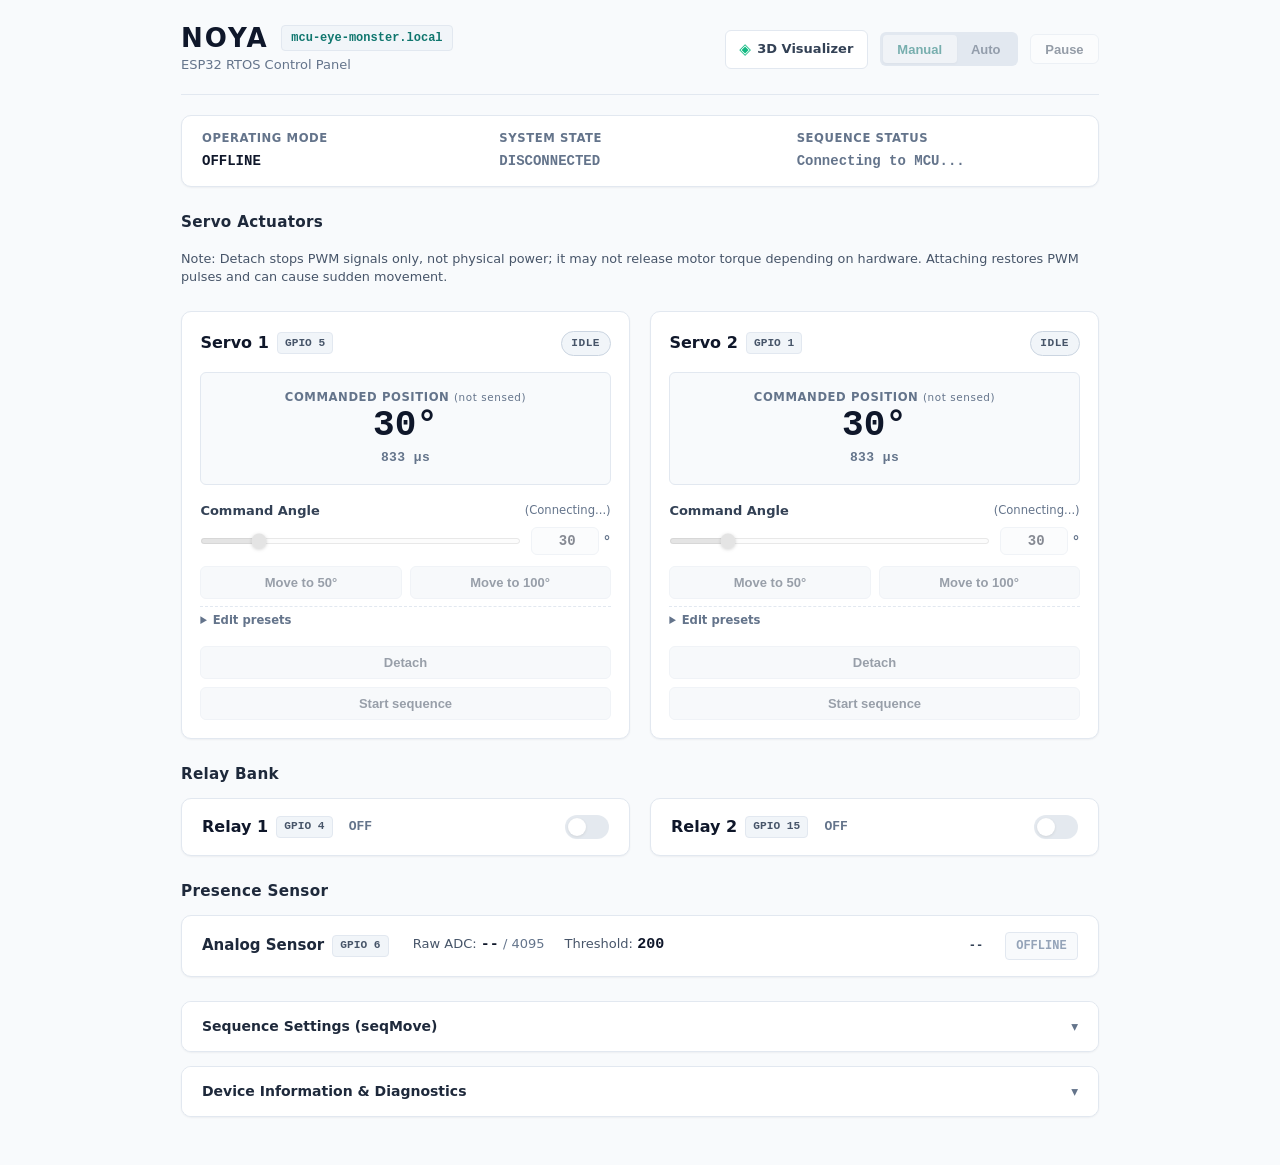
==== commit b43e4726: "Implement graceful park on stop and firmware-driven dashboard presets" ====
--- a/index.html
+++ b/index.html
@@ -104,20 +104,20 @@
 
               <div class="preset-group">
                 <div class="preset-btn-row">
-                  <button type="button" id="servo-1-preset-1" class="btn btn-secondary btn-preset" disabled>Move to 30°</button>
-                  <button type="button" id="servo-1-preset-2" class="btn btn-secondary btn-preset" disabled>Move to 85°</button>
+                  <button type="button" id="servo-1-preset-1" class="btn btn-secondary btn-preset" disabled>Move to 50°</button>
+                  <button type="button" id="servo-1-preset-2" class="btn btn-secondary btn-preset" disabled>Move to 100°</button>
                 </div>
                 <details class="preset-details" id="servo-1-preset-details">
                   <summary class="preset-summary">Edit presets</summary>
                   <div class="preset-edit-row">
                     <div class="preset-field">
                       <label for="servo-1-preset-val-1" class="preset-label">Preset 1 (°)</label>
-                      <input type="number" id="servo-1-preset-val-1" min="0" max="180" step="1" value="30" class="angle-input preset-input" aria-describedby="servo-1-preset-1-error" disabled>
+                      <input type="number" id="servo-1-preset-val-1" min="0" max="180" step="1" value="50" class="angle-input preset-input" aria-describedby="servo-1-preset-1-error" disabled>
                       <div id="servo-1-preset-1-error" class="servo-error-msg" role="alert" aria-live="polite"></div>
                     </div>
                     <div class="preset-field">
                       <label for="servo-1-preset-val-2" class="preset-label">Preset 2 (°)</label>
-                      <input type="number" id="servo-1-preset-val-2" min="0" max="180" step="1" value="85" class="angle-input preset-input" aria-describedby="servo-1-preset-2-error" disabled>
+                      <input type="number" id="servo-1-preset-val-2" min="0" max="180" step="1" value="100" class="angle-input preset-input" aria-describedby="servo-1-preset-2-error" disabled>
                       <div id="servo-1-preset-2-error" class="servo-error-msg" role="alert" aria-live="polite"></div>
                     </div>
                   </div>
@@ -167,20 +167,20 @@
 
               <div class="preset-group">
                 <div class="preset-btn-row">
-                  <button type="button" id="servo-2-preset-1" class="btn btn-secondary btn-preset" disabled>Move to 30°</button>
-                  <button type="button" id="servo-2-preset-2" class="btn btn-secondary btn-preset" disabled>Move to 85°</button>
+                  <button type="button" id="servo-2-preset-1" class="btn btn-secondary btn-preset" disabled>Move to 50°</button>
+                  <button type="button" id="servo-2-preset-2" class="btn btn-secondary btn-preset" disabled>Move to 100°</button>
                 </div>
                 <details class="preset-details" id="servo-2-preset-details">
                   <summary class="preset-summary">Edit presets</summary>
                   <div class="preset-edit-row">
                     <div class="preset-field">
                       <label for="servo-2-preset-val-1" class="preset-label">Preset 1 (°)</label>
-                      <input type="number" id="servo-2-preset-val-1" min="0" max="180" step="1" value="30" class="angle-input preset-input" aria-describedby="servo-2-preset-1-error" disabled>
+                      <input type="number" id="servo-2-preset-val-1" min="0" max="180" step="1" value="50" class="angle-input preset-input" aria-describedby="servo-2-preset-1-error" disabled>
                       <div id="servo-2-preset-1-error" class="servo-error-msg" role="alert" aria-live="polite"></div>
                     </div>
                     <div class="preset-field">
                       <label for="servo-2-preset-val-2" class="preset-label">Preset 2 (°)</label>
-                      <input type="number" id="servo-2-preset-val-2" min="0" max="180" step="1" value="85" class="angle-input preset-input" aria-describedby="servo-2-preset-2-error" disabled>
+                      <input type="number" id="servo-2-preset-val-2" min="0" max="180" step="1" value="100" class="angle-input preset-input" aria-describedby="servo-2-preset-2-error" disabled>
                       <div id="servo-2-preset-2-error" class="servo-error-msg" role="alert" aria-live="polite"></div>
                     </div>
                   </div>
@@ -286,12 +286,12 @@
                   <input type="number" id="cfg-hold" min="50" max="5000" step="10" value="200" required disabled>
                   <span class="field-hint">50–5000 ms</span>
                 </div>
-                <div class="field-item" id="field-cycles">
+                <div class="field-item" id="field-cycles" style="display: none;">
                   <label for="cfg-cycles">Cycles / Session</label>
                   <input type="number" id="cfg-cycles" min="1" max="100" step="1" value="5" required disabled>
                   <span class="field-hint">1–100 cycles</span>
                 </div>
-                <div class="field-item" id="field-active" style="display: none;">
+                <div class="field-item" id="field-active">
                   <label for="cfg-active">Active Duration (s)</label>
                   <input type="number" id="cfg-active" min="1" max="3600" step="0.001" value="60" required disabled>
                   <span class="field-hint">1–3600 s (converts to ms)</span>
